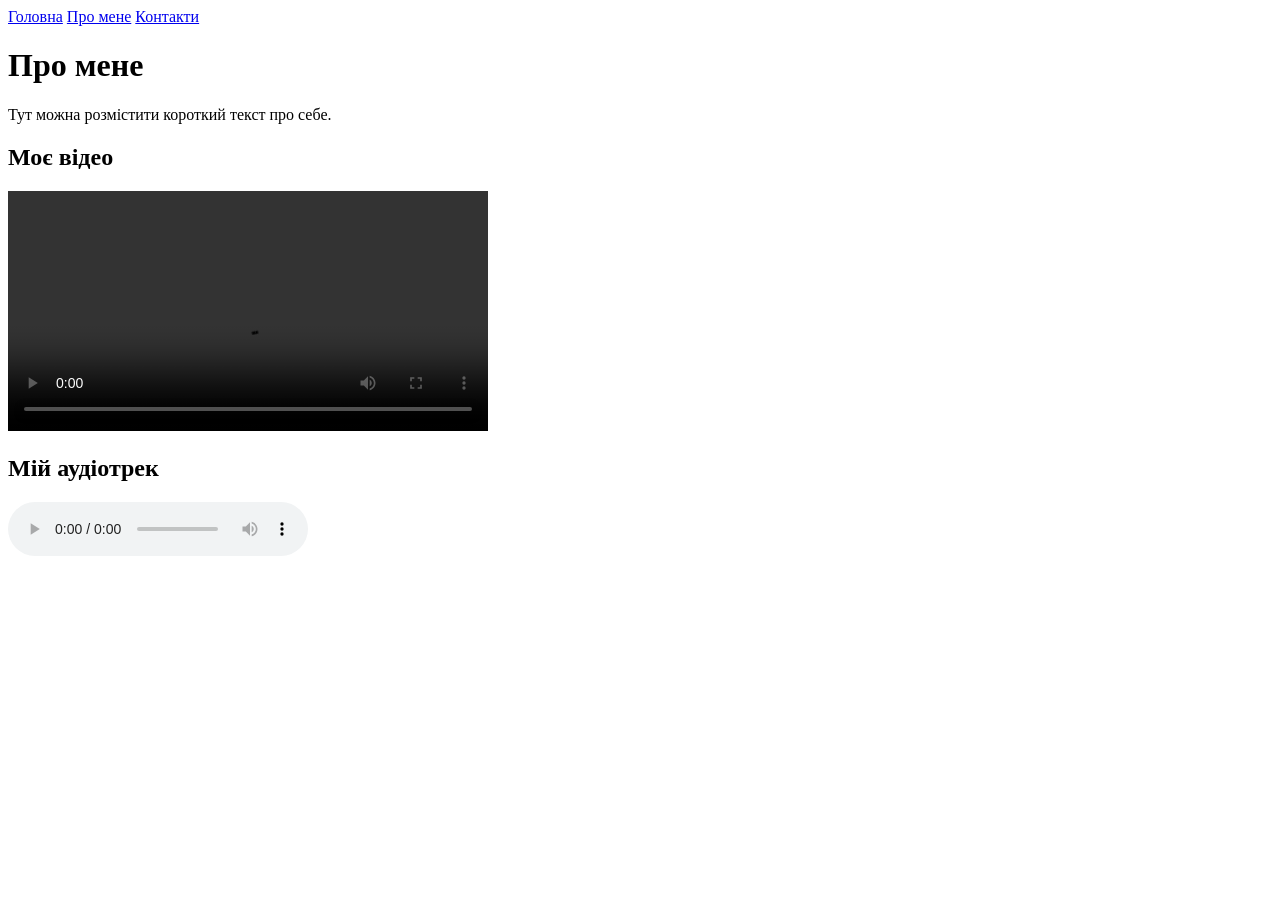
==== lab01-html/pages/about.html @ 9f9037dc "feat: add content to index, contact, about pages" ====
<!DOCTYPE html>
<html lang="uk">
<head>
  <meta charset="UTF-8">
  <title>Про мене</title>
</head>
<body>
  <header>
    <nav>
      <a href="../index.html">Головна</a>
      <a href="about.html">Про мене</a>
      <a href="contact.html">Контакти</a>
    </nav>
  </header>

  <main>
    <h1>Про мене</h1>
    <p>Тут можна розмістити короткий текст про себе.</p>

    <h2>Моє відео</h2>
    <video controls width="480">
      <source src="../assets/media/demo.mp4" type="video/mp4">
      <source src="../assets/media/demo.webm" type="video/webm">
      <p>Ваш браузер не підтримує HTML-відео. <a href="../assets/media/demo.mp4">Завантажити відео</a>.</p>
    </video>

    <h2>Мій аудіотрек</h2>
    <audio controls>
      <source src="../assets/media/demo.mp3" type="audio/mpeg">
      <source src="../assets/media/demo.ogg" type="audio/ogg">
      <p>Ваш браузер не підтримує аудіо. <a href="../assets/media/demo.mp3">Завантажити аудіо</a>.</p>
    </audio>
  </main>
</body>
</html>
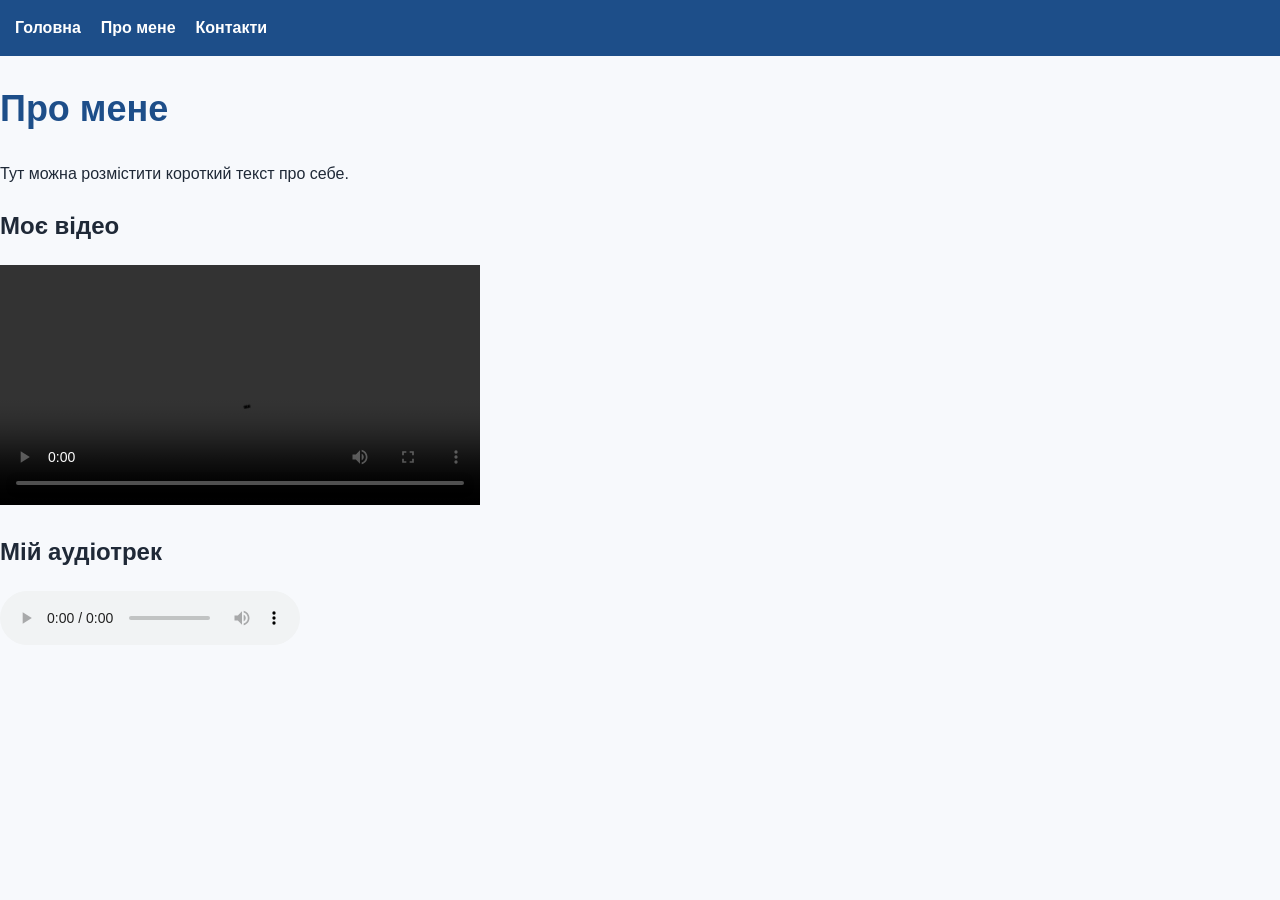
==== commit 617b8f3c: "feat: add CSS styling (style.css, responsive.css) for lab02-css" ====
--- a/lab01-html/pages/about.html
+++ b/lab01-html/pages/about.html
@@ -1,6 +1,10 @@
 <!DOCTYPE html>
 <html lang="uk">
 <head>
+
+<link rel="stylesheet" href="../styles/style.css">
+<link rel="stylesheet" href="../styles/responsive.css">
+
   <meta charset="UTF-8">
   <title>Про мене</title>
 </head>
@@ -19,16 +23,16 @@
 
     <h2>Моє відео</h2>
     <video controls width="480">
-      <source src="../assets/media/demo.mp4" type="video/mp4">
+      <source src="../assets/media/monkeyvideo.mp4" type="video/mp4">
       <source src="../assets/media/demo.webm" type="video/webm">
-      <p>Ваш браузер не підтримує HTML-відео. <a href="../assets/media/demo.mp4">Завантажити відео</a>.</p>
+      <p>Ваш браузер не підтримує HTML-відео. <a href="../assets/media/monkeyvideo.mp4">Завантажити відео</a>.</p>
     </video>
 
     <h2>Мій аудіотрек</h2>
     <audio controls>
       <source src="../assets/media/demo.mp3" type="audio/mpeg">
       <source src="../assets/media/demo.ogg" type="audio/ogg">
-      <p>Ваш браузер не підтримує аудіо. <a href="../assets/media/demo.mp3">Завантажити аудіо</a>.</p>
+      <p>Ваш браузер не підтримує аудіо. <a href="../assets/media/monkeyvideo.mp4">Завантажити аудіо</a>.</p>
     </audio>
   </main>
 </body>
--- a/lab01-html/styles/style.css
+++ b/lab01-html/styles/style.css
@@ -0,0 +1,158 @@
+:root {
+  --color-primary: #1d4e89;
+  --color-accent: #ffb703;
+  --color-bg: #f7f9fc;
+  --color-surface: #ffffff;
+  --color-text: #1f2937;
+  --color-border: #d9e2ec;
+}
+
+*,
+*::before,
+*::after {
+  box-sizing: border-box;
+}
+
+body {
+  margin: 0;
+  font-family: Arial, sans-serif;
+  line-height: 1.6;
+  color: var(--color-text);
+  background-color: var(--color-bg);
+}
+
+.container {
+  width: min(1100px, calc(100% - 32px));
+  margin: 0 auto;
+  padding: 20px;
+}
+
+/* Header & Navigation */
+header {
+  background: var(--color-primary);
+  color: #fff;
+  padding: 15px;
+}
+
+nav {
+  display: flex;
+  gap: 20px;
+}
+
+nav a {
+  color: #fff;
+  text-decoration: none;
+  font-weight: bold;
+}
+
+nav a:hover {
+  color: var(--color-accent);
+}
+
+nav a.active {
+  border-bottom: 2px solid var(--color-accent);
+}
+
+/* Footer */
+footer {
+  background: var(--color-primary);
+  color: #fff;
+  text-align: center;
+  font-size: 14px;
+  padding: 10px;
+}
+
+/* Headings & Paragraphs */
+h1 {
+  font-size: 36px;
+  color: var(--color-primary);
+}
+
+h2 {
+  font-size: 24px;
+  margin-top: 20px;
+}
+
+p {
+  margin-bottom: 12px;
+}
+
+/* Lists */
+ul, ol {
+  margin-left: 20px;
+  padding-left: 10px;
+}
+
+/* Images */
+figure img {
+  max-width: 100%;
+  border-radius: 8px;
+  box-shadow: 0 2px 6px rgba(0,0,0,0.15);
+}
+
+figcaption {
+  text-align: center;
+  font-size: 14px;
+  color: var(--color-text);
+}
+
+/* Table */
+table {
+  width: 100%;
+  border-collapse: collapse;
+  margin-top: 20px;
+}
+
+table caption {
+  font-weight: bold;
+  margin-bottom: 10px;
+}
+
+thead {
+  background: var(--color-primary);
+  color: #fff;
+}
+
+td, th {
+  border: 1px solid var(--color-border);
+  padding: 10px;
+}
+
+tbody tr:nth-child(even) {
+  background: var(--color-surface);
+}
+
+/* Contact Form */
+form {
+  background: var(--color-surface);
+  padding: 20px;
+  border: 1px solid var(--color-border);
+  border-radius: 10px;
+}
+
+input, select, textarea {
+  width: 100%;
+  padding: 12px 14px;
+  border: 1px solid var(--color-border);
+  border-radius: 10px;
+  margin-bottom: 15px;
+}
+
+input:focus, select:focus, textarea:focus {
+  outline: none;
+  border-color: var(--color-primary);
+  box-shadow: 0 0 0 3px rgba(29, 78, 137, 0.15);
+}
+
+button {
+  padding: 12px 18px;
+  border: none;
+  border-radius: 10px;
+  background: var(--color-primary);
+  color: #fff;
+  cursor: pointer;
+}
+
+button:hover {
+  opacity: 0.92;
+}
--- a/lab01-html/styles/responsive.css
+++ b/lab01-html/styles/responsive.css
@@ -0,0 +1,22 @@
+@media (max-width: 768px) {
+  nav {
+    flex-direction: column;
+    gap: 10px;
+  }
+
+  h1 {
+    font-size: 28px;
+  }
+
+  .container {
+    width: min(100% - 20px, 1100px);
+  }
+
+  table, video, audio {
+    max-width: 100%;
+  }
+
+  form {
+    padding: 15px;
+  }
+}
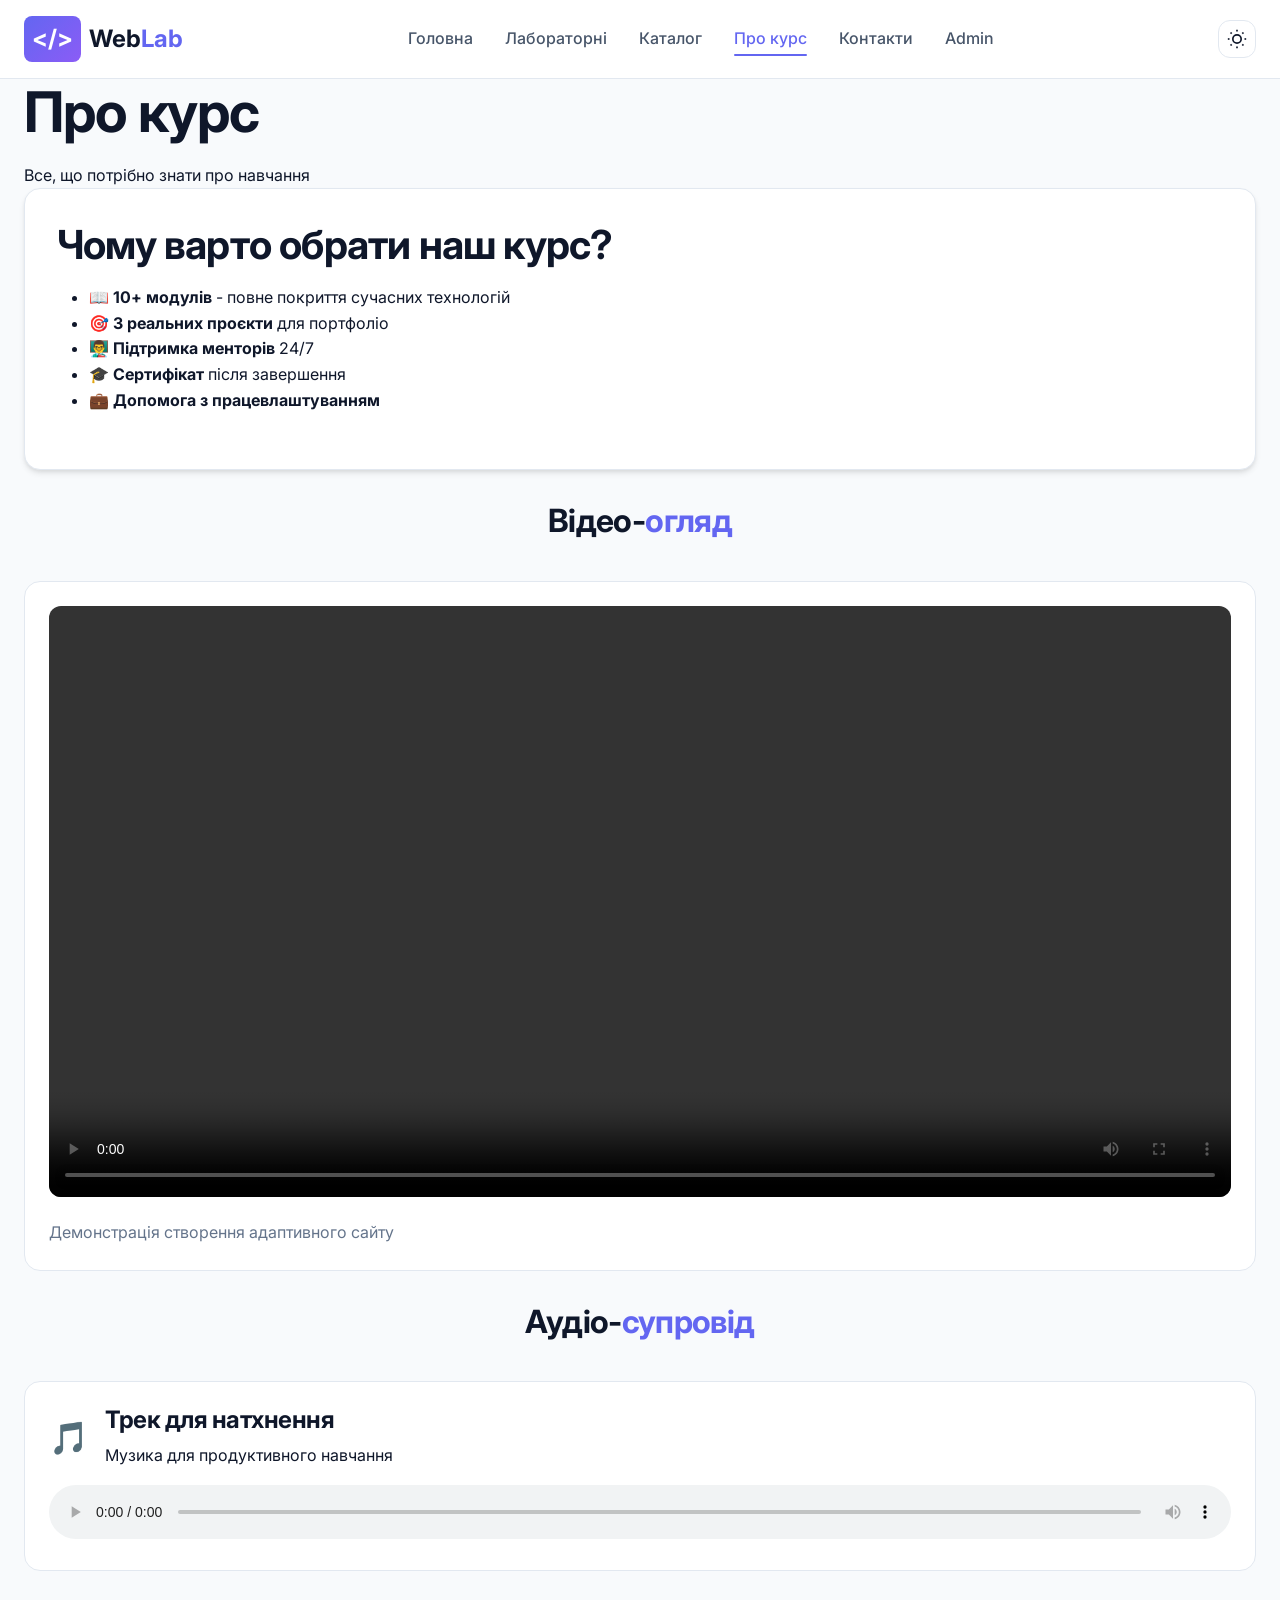
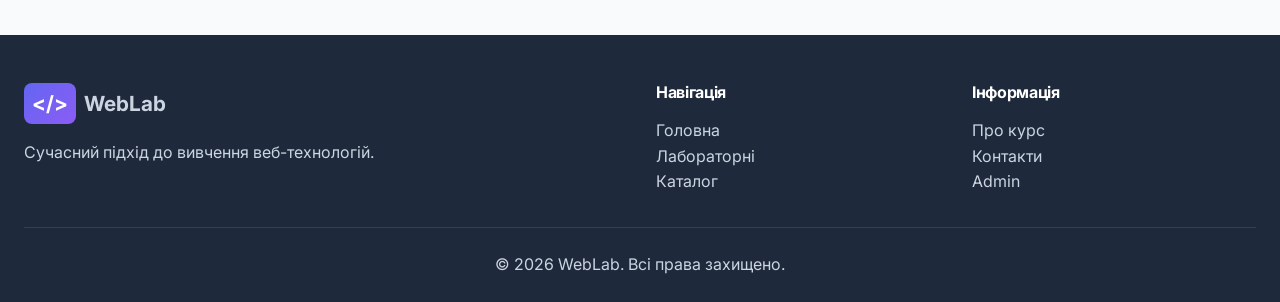
==== commit f2c0e258: "оновив проект" ====
--- a/lab01-html/pages/about.html
+++ b/lab01-html/pages/about.html
@@ -1,39 +1,120 @@
 <!DOCTYPE html>
 <html lang="uk">
 <head>
-
-<link rel="stylesheet" href="../styles/style.css">
-<link rel="stylesheet" href="../styles/responsive.css">
-
-  <meta charset="UTF-8">
-  <title>Про мене</title>
+    <meta charset="UTF-8">
+    <meta name="viewport" content="width=device-width, initial-scale=1.0, viewport-fit=cover">
+    <meta name="description" content="Детальна інформація про курс веб-програмування">
+    <title>Про курс | WebLab</title>
+    <link href="https://fonts.googleapis.com/css2?family=Inter:opsz,wght@14..32,300;14..32,400;14..32,500;14..32,600;14..32,700;14..32,800&display=swap" rel="stylesheet">
+    <link rel="stylesheet" href="../styles/style.css">
+    <link rel="stylesheet" href="../styles/responsive.css">
+    <script src="../js/theme.js" defer></script>
+    <script src="../js/main.js" defer></script>
 </head>
 <body>
-  <header>
-    <nav>
-      <a href="../index.html">Головна</a>
-      <a href="about.html">Про мене</a>
-      <a href="contact.html">Контакти</a>
-    </nav>
-  </header>
+    <header class="site-header">
+        <div class="container header-container">
+            <div class="logo"><a href="../index.html"><span class="logo-icon">&lt;/&gt;</span><span class="logo-text">Web<span class="logo-accent">Lab</span></span></a></div>
+            <nav class="nav-desktop">
+                <ul class="nav-list">
+                    <li><a href="../index.html" class="nav-link">Головна</a></li>
+                    <li><a href="../labs.html" class="nav-link">Лабораторні</a></li>
+                    <li><a href="../catalog.html" class="nav-link">Каталог</a></li>
+                    <li><a href="about.html" class="nav-link active">Про курс</a></li>
+                    <li><a href="contact.html" class="nav-link">Контакти</a></li>
+                    <li><a href="../admin.html" class="nav-link">Admin</a></li>
+                </ul>
+            </nav>
+            <div class="header-actions">
+                <button class="theme-toggle" id="themeToggle" aria-label="Перемикач теми">
+                    <svg class="sun-icon" width="20" height="20" viewBox="0 0 24 24" fill="none" stroke="currentColor" stroke-width="2"><circle cx="12" cy="12" r="5"/><line x1="12" y1="1" x2="12" y2="3"/><line x1="12" y1="21" x2="12" y2="23"/><line x1="4.22" y1="4.22" x2="5.64" y2="5.64"/><line x1="18.36" y1="18.36" x2="19.78" y2="19.78"/><line x1="1" y1="12" x2="3" y2="12"/><line x1="21" y1="12" x2="23" y2="12"/><line x1="4.22" y1="19.78" x2="5.64" y2="18.36"/><line x1="18.36" y1="5.64" x2="19.78" y2="4.22"/></svg>
+                    <svg class="moon-icon" width="20" height="20" viewBox="0 0 24 24" fill="none" stroke="currentColor" stroke-width="2"><path d="M21 12.79A9 9 0 1 1 11.21 3 7 7 0 0 0 21 12.79z"/></svg>
+                </button>
+                <button class="burger-menu" id="burgerMenu" aria-label="Меню"><span></span><span></span><span></span></button>
+            </div>
+        </div>
+        <div class="mobile-nav" id="mobileNav">
+            <div class="mobile-nav-container">
+                <ul class="mobile-nav-list">
+                    <li><a href="../index.html" class="mobile-nav-link">Головна</a></li>
+                    <li><a href="../labs.html" class="mobile-nav-link">Лабораторні</a></li>
+                    <li><a href="../catalog.html" class="mobile-nav-link">Каталог</a></li>
+                    <li><a href="about.html" class="mobile-nav-link active">Про курс</a></li>
+                    <li><a href="contact.html" class="mobile-nav-link">Контакти</a></li>
+                    <li><a href="../admin.html" class="mobile-nav-link">Admin</a></li>
+                </ul>
+            </div>
+        </div>
+    </header>
 
-  <main>
-    <h1>Про мене</h1>
-    <p>Тут можна розмістити короткий текст про себе.</p>
+    <main>
+        <section class="page-header">
+            <div class="container">
+                <h1>Про <span class="highlight">курс</span></h1>
+                <p>Все, що потрібно знати про навчання</p>
+            </div>
+        </section>
 
-    <h2>Моє відео</h2>
-    <video controls width="480">
-      <source src="../assets/media/monkeyvideo.mp4" type="video/mp4">
-      <source src="../assets/media/demo.webm" type="video/webm">
-      <p>Ваш браузер не підтримує HTML-відео. <a href="../assets/media/monkeyvideo.mp4">Завантажити відео</a>.</p>
-    </video>
+        <section class="about-content">
+            <div class="container">
+                <div class="form-card">
+                    <h2>Чому варто обрати наш курс?</h2>
+                    <ul style="margin: 1rem 0 1.5rem 2rem;">
+                        <li>📖 <strong>10+ модулів</strong> - повне покриття сучасних технологій</li>
+                        <li>🎯 <strong>3 реальних проєкти</strong> для портфоліо</li>
+                        <li>👨‍🏫 <strong>Підтримка менторів</strong> 24/7</li>
+                        <li>🎓 <strong>Сертифікат</strong> після завершення</li>
+                        <li>💼 <strong>Допомога з працевлаштуванням</strong></li>
+                    </ul>
+                </div>
 
-    <h2>Мій аудіотрек</h2>
-    <audio controls>
-      <source src="../assets/media/demo.mp3" type="audio/mpeg">
-      <source src="../assets/media/demo.ogg" type="audio/ogg">
-      <p>Ваш браузер не підтримує аудіо. <a href="../assets/media/monkeyvideo.mp4">Завантажити аудіо</a>.</p>
-    </audio>
-  </main>
+                <!-- Відео-секція -->
+                <div class="video-section" style="margin-top: 2rem;">
+                    <h2 class="section-title">Відео-<span class="highlight">огляд</span></h2>
+                    <div class="video-card">
+                        <video controls width="100%">
+                            <source src="../assets/media/monkeyFlex.mp4" type="video/mp4">
+                            <p>Ваш браузер не підтримує HTML-відео. <a href="../assets/media/monkeyFlex.mp4">Завантажити відео</a></p>
+                        </video>
+                        <p class="video-caption" style="margin-top: 1rem; color: var(--text-muted);">Демонстрація створення адаптивного сайту</p>
+                    </div>
+                </div>
+
+                <!-- Аудіо-секція -->
+                <div class="audio-section" style="margin-top: 2rem;">
+                    <h2 class="section-title">Аудіо-<span class="highlight">супровід</span></h2>
+                    <div class="audio-card">
+                        <div class="audio-info">
+                            <div class="audio-icon">🎵</div>
+                            <div>
+                                <h3>Трек для натхнення</h3>
+                                <p>Музика для продуктивного навчання</p>
+                            </div>
+                        </div>
+                        <audio controls class="custom-audio">
+                            <source src="../assets/media/monkeyandanceNebo.mp3" type="audio/mpeg">
+                            <source src="../assets/media/monkeysadsds.mp3" type="audio/mpeg">
+                            <p>Ваш браузер не підтримує аудіоплеєр. <a href="../assets/media/monkeyandanceNebo.mp3">Завантажити аудіо</a></p>
+                        </audio>
+                    </div>
+                </div>
+            </div>
+        </section>
+    </main>
+
+    <footer class="site-footer">
+        <div class="container">
+            <div class="footer-content">
+                <div class="footer-info"><div class="footer-logo"><span class="logo-icon">&lt;/&gt;</span><span>WebLab</span></div><p>Сучасний підхід до вивчення веб-технологій.</p></div>
+                <div class="footer-links">
+                    <div class="footer-column"><h4>Навігація</h4><ul><li><a href="../index.html">Головна</a></li><li><a href="../labs.html">Лабораторні</a></li><li><a href="../catalog.html">Каталог</a></li></ul></div>
+                    <div class="footer-column"><h4>Інформація</h4><ul><li><a href="about.html">Про курс</a></li><li><a href="contact.html">Контакти</a></li><li><a href="../admin.html">Admin</a></li></ul></div>
+                </div>
+            </div>
+            <div class="footer-bottom"><p>&copy; <span id="footerYear"></span> WebLab. Всі права захищено.</p></div>
+        </div>
+    </footer>
+
+    <button class="back-to-top" id="backToTop" aria-label="Наверх"><svg width="24" height="24" viewBox="0 0 24 24" fill="none" stroke="currentColor" stroke-width="2"><polyline points="18 15 12 9 6 15"/></svg></button>
 </body>
-</html>
+</html>
--- a/lab01-html/styles/style.css
+++ b/lab01-html/styles/style.css
@@ -1,158 +1,741 @@
+/* ============================================
+   WEBLAB - Сучасний CSS фреймворк
+   Темна/Світла тема, адаптивність
+   ============================================ */
+
+/* ----- CSS Variables (Light Theme Default) ----- */
 :root {
-  --color-primary: #1d4e89;
-  --color-accent: #ffb703;
-  --color-bg: #f7f9fc;
-  --color-surface: #ffffff;
-  --color-text: #1f2937;
-  --color-border: #d9e2ec;
-}
-
+    /* Кольори світлої теми */
+    --bg-primary: #f8fafc;
+    --bg-secondary: #ffffff;
+    --bg-card: #ffffff;
+    --bg-header: rgba(255, 255, 255, 0.95);
+    --bg-footer: #1e293b;
+    
+    --text-primary: #0f172a;
+    --text-secondary: #475569;
+    --text-muted: #64748b;
+    --text-footer: #cbd5e1;
+    
+    --border-color: #e2e8f0;
+    --border-light: #f1f5f9;
+    
+    --accent-primary: #6366f1;
+    --accent-primary-dark: #4f46e5;
+    --accent-secondary: #8b5cf6;
+    --accent-success: #10b981;
+    --accent-warning: #f59e0b;
+    --accent-danger: #ef4444;
+    
+    --shadow-sm: 0 1px 2px 0 rgba(0, 0, 0, 0.05);
+    --shadow-md: 0 4px 6px -1px rgba(0, 0, 0, 0.1), 0 2px 4px -1px rgba(0, 0, 0, 0.06);
+    --shadow-lg: 0 10px 15px -3px rgba(0, 0, 0, 0.1), 0 4px 6px -2px rgba(0, 0, 0, 0.05);
+    --shadow-xl: 0 20px 25px -5px rgba(0, 0, 0, 0.1), 0 10px 10px -5px rgba(0, 0, 0, 0.04);
+    
+    --radius-sm: 0.375rem;
+    --radius-md: 0.5rem;
+    --radius-lg: 0.75rem;
+    --radius-xl: 1rem;
+    --radius-2xl: 1.5rem;
+    
+    --font-sans: 'Inter', system-ui, -apple-system, 'Segoe UI', Roboto, Helvetica, Arial, sans-serif;
+    --transition: all 0.3s cubic-bezier(0.4, 0, 0.2, 1);
+}
+
+/* ----- Темна тема ----- */
+[data-theme="dark"] {
+    --bg-primary: #0f172a;
+    --bg-secondary: #1e293b;
+    --bg-card: #1e293b;
+    --bg-header: rgba(15, 23, 42, 0.95);
+    --bg-footer: #020617;
+    
+    --text-primary: #f1f5f9;
+    --text-secondary: #cbd5e1;
+    --text-muted: #94a3b8;
+    --text-footer: #94a3b8;
+    
+    --border-color: #334155;
+    --border-light: #1e293b;
+    
+    --accent-primary: #818cf8;
+    --accent-primary-dark: #6366f1;
+    --accent-secondary: #a78bfa;
+    
+    --shadow-sm: 0 1px 2px 0 rgba(0, 0, 0, 0.3);
+    --shadow-md: 0 4px 6px -1px rgba(0, 0, 0, 0.4);
+    --shadow-lg: 0 10px 15px -3px rgba(0, 0, 0, 0.4);
+}
+
+/* ----- Global Reset ----- */
 *,
 *::before,
 *::after {
-  box-sizing: border-box;
+    margin: 0;
+    padding: 0;
+    box-sizing: border-box;
+}
+
+html {
+    scroll-behavior: smooth;
 }
 
 body {
-  margin: 0;
-  font-family: Arial, sans-serif;
-  line-height: 1.6;
-  color: var(--color-text);
-  background-color: var(--color-bg);
-}
-
+    font-family: var(--font-sans);
+    background-color: var(--bg-primary);
+    color: var(--text-primary);
+    line-height: 1.6;
+    transition: background-color 0.3s ease, color 0.3s ease;
+    min-height: 100vh;
+}
+
+/* ----- Container ----- */
 .container {
-  width: min(1100px, calc(100% - 32px));
-  margin: 0 auto;
-  padding: 20px;
-}
-
-/* Header & Navigation */
-header {
-  background: var(--color-primary);
-  color: #fff;
-  padding: 15px;
-}
-
-nav {
-  display: flex;
-  gap: 20px;
-}
-
-nav a {
-  color: #fff;
-  text-decoration: none;
-  font-weight: bold;
-}
-
-nav a:hover {
-  color: var(--color-accent);
-}
-
-nav a.active {
-  border-bottom: 2px solid var(--color-accent);
-}
-
-/* Footer */
-footer {
-  background: var(--color-primary);
-  color: #fff;
-  text-align: center;
-  font-size: 14px;
-  padding: 10px;
-}
-
-/* Headings & Paragraphs */
-h1 {
-  font-size: 36px;
-  color: var(--color-primary);
-}
-
-h2 {
-  font-size: 24px;
-  margin-top: 20px;
-}
-
-p {
-  margin-bottom: 12px;
-}
-
-/* Lists */
-ul, ol {
-  margin-left: 20px;
-  padding-left: 10px;
-}
-
-/* Images */
-figure img {
-  max-width: 100%;
-  border-radius: 8px;
-  box-shadow: 0 2px 6px rgba(0,0,0,0.15);
-}
-
-figcaption {
-  text-align: center;
-  font-size: 14px;
-  color: var(--color-text);
-}
-
-/* Table */
-table {
-  width: 100%;
-  border-collapse: collapse;
-  margin-top: 20px;
-}
-
-table caption {
-  font-weight: bold;
-  margin-bottom: 10px;
-}
-
-thead {
-  background: var(--color-primary);
-  color: #fff;
-}
-
-td, th {
-  border: 1px solid var(--color-border);
-  padding: 10px;
-}
-
-tbody tr:nth-child(even) {
-  background: var(--color-surface);
-}
-
-/* Contact Form */
-form {
-  background: var(--color-surface);
-  padding: 20px;
-  border: 1px solid var(--color-border);
-  border-radius: 10px;
-}
-
-input, select, textarea {
-  width: 100%;
-  padding: 12px 14px;
-  border: 1px solid var(--color-border);
-  border-radius: 10px;
-  margin-bottom: 15px;
-}
-
-input:focus, select:focus, textarea:focus {
-  outline: none;
-  border-color: var(--color-primary);
-  box-shadow: 0 0 0 3px rgba(29, 78, 137, 0.15);
-}
-
-button {
-  padding: 12px 18px;
-  border: none;
-  border-radius: 10px;
-  background: var(--color-primary);
-  color: #fff;
-  cursor: pointer;
-}
-
-button:hover {
-  opacity: 0.92;
-}
+    max-width: 1280px;
+    margin: 0 auto;
+    padding: 0 1.5rem;
+}
+
+/* ----- Typography ----- */
+h1, h2, h3, h4, h5, h6 {
+    font-weight: 700;
+    line-height: 1.2;
+    letter-spacing: -0.02em;
+}
+
+h1 { font-size: 3.5rem; margin-bottom: 1rem; }
+h2 { font-size: 2.5rem; margin-bottom: 0.75rem; }
+h3 { font-size: 1.5rem; margin-bottom: 0.5rem; }
+
+.section-title {
+    font-size: 2rem;
+    text-align: center;
+    margin-bottom: 2.5rem;
+    position: relative;
+}
+
+.section-title .highlight {
+    color: var(--accent-primary);
+    position: relative;
+}
+
+/* ----- Buttons ----- */
+.btn {
+    display: inline-flex;
+    align-items: center;
+    gap: 0.5rem;
+    padding: 0.75rem 1.5rem;
+    border-radius: var(--radius-lg);
+    font-weight: 500;
+    text-decoration: none;
+    transition: var(--transition);
+    cursor: pointer;
+    border: none;
+    font-size: 1rem;
+}
+
+.btn-primary {
+    background: linear-gradient(135deg, var(--accent-primary), var(--accent-primary-dark));
+    color: white;
+    box-shadow: var(--shadow-md);
+}
+
+.btn-primary:hover {
+    transform: translateY(-2px);
+    box-shadow: var(--shadow-lg);
+    filter: brightness(1.05);
+}
+
+.btn-secondary {
+    background: transparent;
+    color: var(--accent-primary);
+    border: 2px solid var(--accent-primary);
+}
+
+.btn-secondary:hover {
+    background: var(--accent-primary);
+    color: white;
+    transform: translateY(-2px);
+}
+
+/* ----- Header & Navigation ----- */
+.site-header {
+    position: sticky;
+    top: 0;
+    background: var(--bg-header);
+    backdrop-filter: blur(10px);
+    border-bottom: 1px solid var(--border-color);
+    z-index: 1000;
+    transition: var(--transition);
+}
+
+.header-container {
+    display: flex;
+    justify-content: space-between;
+    align-items: center;
+    padding: 1rem 1.5rem;
+}
+
+.logo a {
+    display: flex;
+    align-items: center;
+    gap: 0.5rem;
+    text-decoration: none;
+    font-size: 1.5rem;
+    font-weight: 700;
+}
+
+.logo-icon {
+    background: linear-gradient(135deg, var(--accent-primary), var(--accent-secondary));
+    padding: 0.25rem 0.5rem;
+    border-radius: var(--radius-md);
+    color: white;
+}
+
+.logo-text { color: var(--text-primary); }
+.logo-accent { color: var(--accent-primary); }
+
+/* Desktop Navigation */
+.nav-desktop .nav-list {
+    display: flex;
+    gap: 2rem;
+    list-style: none;
+}
+
+.nav-link {
+    text-decoration: none;
+    color: var(--text-secondary);
+    font-weight: 500;
+    transition: var(--transition);
+    position: relative;
+}
+
+.nav-link:hover,
+.nav-link.active {
+    color: var(--accent-primary);
+}
+
+.nav-link.active::after {
+    content: '';
+    position: absolute;
+    bottom: -0.5rem;
+    left: 0;
+    width: 100%;
+    height: 2px;
+    background: var(--accent-primary);
+    border-radius: 2px;
+}
+
+/* Header Actions */
+.header-actions {
+    display: flex;
+    align-items: center;
+    gap: 1rem;
+}
+
+/* Theme Toggle Button */
+.theme-toggle {
+    background: var(--bg-secondary);
+    border: 1px solid var(--border-color);
+    border-radius: var(--radius-lg);
+    padding: 0.5rem;
+    cursor: pointer;
+    display: flex;
+    align-items: center;
+    justify-content: center;
+    transition: var(--transition);
+    color: var(--text-primary);
+}
+
+.theme-toggle:hover {
+    transform: scale(1.05);
+    background: var(--border-light);
+}
+
+.theme-toggle .moon-icon { display: none; }
+[data-theme="dark"] .theme-toggle .sun-icon { display: none; }
+[data-theme="dark"] .theme-toggle .moon-icon { display: block; }
+
+/* Burger Menu */
+.burger-menu {
+    display: none;
+    flex-direction: column;
+    gap: 0.25rem;
+    background: none;
+    border: none;
+    cursor: pointer;
+    padding: 0.5rem;
+}
+
+.burger-menu span {
+    width: 25px;
+    height: 3px;
+    background: var(--text-primary);
+    border-radius: 3px;
+    transition: var(--transition);
+}
+
+.burger-menu.active span:nth-child(1) {
+    transform: rotate(45deg) translate(5px, 5px);
+}
+.burger-menu.active span:nth-child(2) { opacity: 0; }
+.burger-menu.active span:nth-child(3) {
+    transform: rotate(-45deg) translate(7px, -7px);
+}
+
+/* Mobile Navigation */
+.mobile-nav {
+    position: fixed;
+    top: 0;
+    right: -100%;
+    width: 80%;
+    max-width: 320px;
+    height: 100vh;
+    background: var(--bg-secondary);
+    box-shadow: var(--shadow-xl);
+    transition: right 0.3s ease;
+    z-index: 999;
+    padding-top: 5rem;
+}
+
+.mobile-nav.active { right: 0; }
+
+.mobile-nav-list {
+    list-style: none;
+    padding: 2rem;
+}
+
+.mobile-nav-link {
+    display: block;
+    padding: 1rem;
+    text-decoration: none;
+    color: var(--text-primary);
+    font-size: 1.2rem;
+    border-radius: var(--radius-md);
+    transition: var(--transition);
+}
+
+.mobile-nav-link:hover,
+.mobile-nav-link.active {
+    background: var(--accent-primary);
+    color: white;
+}
+
+/* ----- Hero Section ----- */
+.hero {
+    padding: 5rem 0;
+    background: linear-gradient(135deg, var(--bg-primary) 0%, var(--bg-secondary) 100%);
+    text-align: center;
+}
+
+.hero-content h1 {
+    font-size: 4rem;
+    margin-bottom: 1.5rem;
+}
+
+.hero-accent {
+    background: linear-gradient(135deg, var(--accent-primary), var(--accent-secondary));
+    background-clip: text;
+    -webkit-background-clip: text;
+    -webkit-text-fill-color: transparent;
+}
+
+.hero-subtitle {
+    font-size: 1.2rem;
+    color: var(--text-secondary);
+    max-width: 600px;
+    margin: 0 auto 2rem;
+}
+
+.hero-buttons {
+    display: flex;
+    gap: 1rem;
+    justify-content: center;
+    flex-wrap: wrap;
+}
+
+/* ----- Cards / Features ----- */
+.features-grid {
+    display: grid;
+    grid-template-columns: repeat(auto-fit, minmax(280px, 1fr));
+    gap: 2rem;
+    margin: 3rem 0;
+}
+
+.feature-card {
+    background: var(--bg-card);
+    border-radius: var(--radius-xl);
+    padding: 2rem;
+    text-align: center;
+    transition: var(--transition);
+    border: 1px solid var(--border-color);
+    box-shadow: var(--shadow-sm);
+}
+
+.feature-card:hover {
+    transform: translateY(-5px);
+    box-shadow: var(--shadow-lg);
+}
+
+.feature-icon {
+    font-size: 3rem;
+    margin-bottom: 1rem;
+}
+
+/* ----- Tables ----- */
+.table-wrapper {
+    overflow-x: auto;
+    margin: 2rem 0;
+    border-radius: var(--radius-lg);
+    border: 1px solid var(--border-color);
+}
+
+.labs-table {
+    width: 100%;
+    border-collapse: collapse;
+    background: var(--bg-card);
+}
+
+.labs-table caption {
+    padding: 1rem;
+    font-weight: 600;
+    caption-side: top;
+    color: var(--text-secondary);
+}
+
+.labs-table th,
+.labs-table td {
+    padding: 1rem;
+    text-align: left;
+    border-bottom: 1px solid var(--border-color);
+}
+
+.labs-table th {
+    background: var(--bg-secondary);
+    font-weight: 600;
+    color: var(--accent-primary);
+}
+
+.labs-table tr:hover {
+    background: var(--border-light);
+}
+
+/* ----- Accordion ----- */
+.accordion-item {
+    border: 1px solid var(--border-color);
+    border-radius: var(--radius-lg);
+    margin-bottom: 1rem;
+    overflow: hidden;
+    background: var(--bg-card);
+}
+
+.accordion-header {
+    width: 100%;
+    display: flex;
+    justify-content: space-between;
+    align-items: center;
+    padding: 1rem 1.5rem;
+    background: none;
+    border: none;
+    font-size: 1.1rem;
+    font-weight: 600;
+    color: var(--text-primary);
+    cursor: pointer;
+    transition: var(--transition);
+}
+
+.accordion-header:hover {
+    background: var(--border-light);
+}
+
+.accordion-header svg {
+    transition: transform 0.3s;
+}
+
+.accordion-header.active svg {
+    transform: rotate(180deg);
+}
+
+.accordion-content {
+    max-height: 0;
+    overflow: hidden;
+    transition: max-height 0.3s ease-out;
+    padding: 0 1.5rem;
+}
+
+.accordion-content.active {
+    max-height: 300px;
+    padding: 0 1.5rem 1rem;
+}
+
+/* ----- Form Styles ----- */
+.form-card {
+    background: var(--bg-card);
+    border-radius: var(--radius-xl);
+    padding: 2rem;
+    border: 1px solid var(--border-color);
+    box-shadow: var(--shadow-md);
+}
+
+.form-group {
+    margin-bottom: 1.5rem;
+}
+
+.form-group label {
+    display: block;
+    margin-bottom: 0.5rem;
+    font-weight: 500;
+    color: var(--text-primary);
+}
+
+.form-group input,
+.form-group select,
+.form-group textarea {
+    width: 100%;
+    padding: 0.75rem 1rem;
+    border: 1px solid var(--border-color);
+    border-radius: var(--radius-md);
+    background: var(--bg-primary);
+    color: var(--text-primary);
+    font-family: inherit;
+    transition: var(--transition);
+}
+
+.form-group input:focus,
+.form-group select:focus,
+.form-group textarea:focus {
+    outline: none;
+    border-color: var(--accent-primary);
+    box-shadow: 0 0 0 3px rgba(99, 102, 241, 0.1);
+}
+
+.form-row {
+    display: grid;
+    grid-template-columns: 1fr 1fr;
+    gap: 1rem;
+}
+
+.radio-group,
+.checkbox-group {
+    display: flex;
+    gap: 1rem;
+    align-items: center;
+    flex-wrap: wrap;
+}
+
+.radio-group label,
+.checkbox-group label {
+    display: inline-flex;
+    align-items: center;
+    gap: 0.5rem;
+    margin-bottom: 0;
+    font-weight: normal;
+}
+
+.fieldset {
+    border: 1px solid var(--border-color);
+    border-radius: var(--radius-md);
+    padding: 1rem;
+    margin-bottom: 1.5rem;
+}
+
+legend {
+    padding: 0 0.5rem;
+    font-weight: 600;
+    color: var(--accent-primary);
+}
+
+.error-message {
+    color: var(--accent-danger);
+    font-size: 0.875rem;
+    margin-top: 0.25rem;
+}
+
+.success-message {
+    background: var(--accent-success);
+    color: white;
+    padding: 1rem;
+    border-radius: var(--radius-md);
+    margin-bottom: 1rem;
+}
+
+/* ----- Audio/Video Cards ----- */
+.audio-card,
+.video-card {
+    background: var(--bg-card);
+    border-radius: var(--radius-xl);
+    padding: 1.5rem;
+    border: 1px solid var(--border-color);
+    margin-bottom: 1.5rem;
+}
+
+.audio-info {
+    display: flex;
+    align-items: center;
+    gap: 1rem;
+    margin-bottom: 1rem;
+}
+
+.audio-icon {
+    font-size: 2rem;
+}
+
+.custom-audio {
+    width: 100%;
+    border-radius: var(--radius-md);
+}
+
+video {
+    border-radius: var(--radius-lg);
+    width: 100%;
+    max-width: 100%;
+    height: auto;
+}
+
+/* ----- Labs Grid (для сторінки лабораторних) ----- */
+.labs-filters {
+    display: flex;
+    gap: 1rem;
+    margin-bottom: 2rem;
+    flex-wrap: wrap;
+}
+
+.filter-group {
+    flex: 1;
+    min-width: 200px;
+}
+
+.search-input,
+.filter-select {
+    width: 100%;
+    padding: 0.75rem;
+    border: 1px solid var(--border-color);
+    border-radius: var(--radius-md);
+    background: var(--bg-primary);
+    color: var(--text-primary);
+}
+
+.labs-grid {
+    display: grid;
+    grid-template-columns: repeat(auto-fill, minmax(320px, 1fr));
+    gap: 1.5rem;
+}
+
+.lab-card {
+    background: var(--bg-card);
+    border-radius: var(--radius-lg);
+    padding: 1.5rem;
+    border: 1px solid var(--border-color);
+    transition: var(--transition);
+}
+
+.lab-card:hover {
+    transform: translateY(-3px);
+    box-shadow: var(--shadow-lg);
+}
+
+.lab-badge {
+    display: inline-block;
+    padding: 0.25rem 0.75rem;
+    border-radius: var(--radius-sm);
+    font-size: 0.75rem;
+    font-weight: 600;
+    margin-bottom: 1rem;
+}
+
+.badge-html { background: #e54c21; color: white; }
+.badge-js { background: #f7df1e; color: #000; }
+.badge-react { background: #61dafb; color: #000; }
+
+.empty-state {
+    text-align: center;
+    padding: 3rem;
+    color: var(--text-muted);
+}
+
+/* ----- Footer ----- */
+.site-footer {
+    background: var(--bg-footer);
+    color: var(--text-footer);
+    padding: 3rem 0 1.5rem;
+    margin-top: 4rem;
+}
+
+.footer-content {
+    display: grid;
+    grid-template-columns: 1fr 1fr;
+    gap: 2rem;
+    margin-bottom: 2rem;
+}
+
+.footer-logo {
+    display: flex;
+    align-items: center;
+    gap: 0.5rem;
+    font-size: 1.3rem;
+    font-weight: 700;
+    margin-bottom: 1rem;
+}
+
+.footer-links {
+    display: grid;
+    grid-template-columns: repeat(2, 1fr);
+    gap: 2rem;
+}
+
+.footer-column h4 {
+    margin-bottom: 1rem;
+    color: white;
+}
+
+.footer-column ul {
+    list-style: none;
+}
+
+.footer-column a {
+    color: var(--text-footer);
+    text-decoration: none;
+    transition: var(--transition);
+}
+
+.footer-column a:hover {
+    color: var(--accent-primary);
+}
+
+.footer-bottom {
+    text-align: center;
+    padding-top: 1.5rem;
+    border-top: 1px solid rgba(255, 255, 255, 0.1);
+}
+
+/* ----- Back to Top Button ----- */
+.back-to-top {
+    position: fixed;
+    bottom: 2rem;
+    right: 2rem;
+    width: 48px;
+    height: 48px;
+    border-radius: 50%;
+    background: var(--accent-primary);
+    color: white;
+    border: none;
+    cursor: pointer;
+    display: flex;
+    align-items: center;
+    justify-content: center;
+    opacity: 0;
+    visibility: hidden;
+    transition: var(--transition);
+    z-index: 99;
+    box-shadow: var(--shadow-lg);
+}
+
+.back-to-top.visible {
+    opacity: 1;
+    visibility: visible;
+}
+
+.back-to-top:hover {
+    transform: translateY(-3px);
+    filter: brightness(1.1);
+}
--- a/lab01-html/styles/responsive.css
+++ b/lab01-html/styles/responsive.css
@@ -1,22 +1,130 @@
+/* ============================================
+   Адаптивний дизайн
+   ============================================ */
+
+/* Tablet (768px - 1024px) */
+@media (max-width: 1024px) {
+    .container {
+        padding: 0 1.5rem;
+    }
+    
+    h1 { font-size: 2.5rem; }
+    h2 { font-size: 2rem; }
+    .hero-content h1 { font-size: 3rem; }
+}
+
+/* Mobile (до 768px) */
 @media (max-width: 768px) {
-  nav {
-    flex-direction: column;
-    gap: 10px;
-  }
+    /* Приховуємо десктопну навігацію */
+    .nav-desktop {
+        display: none;
+    }
+    
+    /* Показуємо бургер */
+    .burger-menu {
+        display: flex;
+    }
+    
+    /* Заголовки */
+    h1 { font-size: 2rem; }
+    h2 { font-size: 1.75rem; }
+    .hero-content h1 { font-size: 2.25rem; }
+    
+    /* Hero секція */
+    .hero {
+        padding: 3rem 0;
+    }
+    
+    .hero-buttons {
+        flex-direction: column;
+        align-items: center;
+    }
+    
+    .hero-buttons .btn {
+        width: 100%;
+        max-width: 250px;
+        justify-content: center;
+    }
+    
+    /* Сітки */
+    .features-grid {
+        grid-template-columns: 1fr;
+        gap: 1rem;
+    }
+    
+    .footer-content {
+        grid-template-columns: 1fr;
+        gap: 1.5rem;
+    }
+    
+    .footer-links {
+        grid-template-columns: 1fr;
+        gap: 1rem;
+    }
+    
+    /* Форми */
+    .form-row {
+        grid-template-columns: 1fr;
+        gap: 0;
+    }
+    
+    .radio-group {
+        flex-direction: column;
+        gap: 0.5rem;
+    }
+    
+    /* Таблиця - горизонтальний скрол */
+    .table-wrapper {
+        overflow-x: auto;
+    }
+    
+    .labs-table {
+        min-width: 600px;
+    }
+    
+    /* Фільтри */
+    .labs-filters {
+        flex-direction: column;
+    }
+    
+    .filter-group {
+        width: 100%;
+    }
+    
+    /* Картки лабораторних */
+    .labs-grid {
+        grid-template-columns: 1fr;
+    }
+    
+    /* Кнопка вгору */
+    .back-to-top {
+        bottom: 1rem;
+        right: 1rem;
+        width: 40px;
+        height: 40px;
+    }
+}
 
-  h1 {
-    font-size: 28px;
-  }
-
-  .container {
-    width: min(100% - 20px, 1100px);
-  }
-
-  table, video, audio {
-    max-width: 100%;
-  }
-
-  form {
-    padding: 15px;
-  }
-}
+/* Small Mobile (до 480px) */
+@media (max-width: 480px) {
+    .container {
+        padding: 0 1rem;
+    }
+    
+    .header-container {
+        padding: 0.75rem 1rem;
+    }
+    
+    .logo-text {
+        display: none;
+    }
+    
+    .form-card {
+        padding: 1.5rem;
+    }
+    
+    .accordion-header {
+        padding: 0.75rem 1rem;
+        font-size: 0.95rem;
+    }
+}
